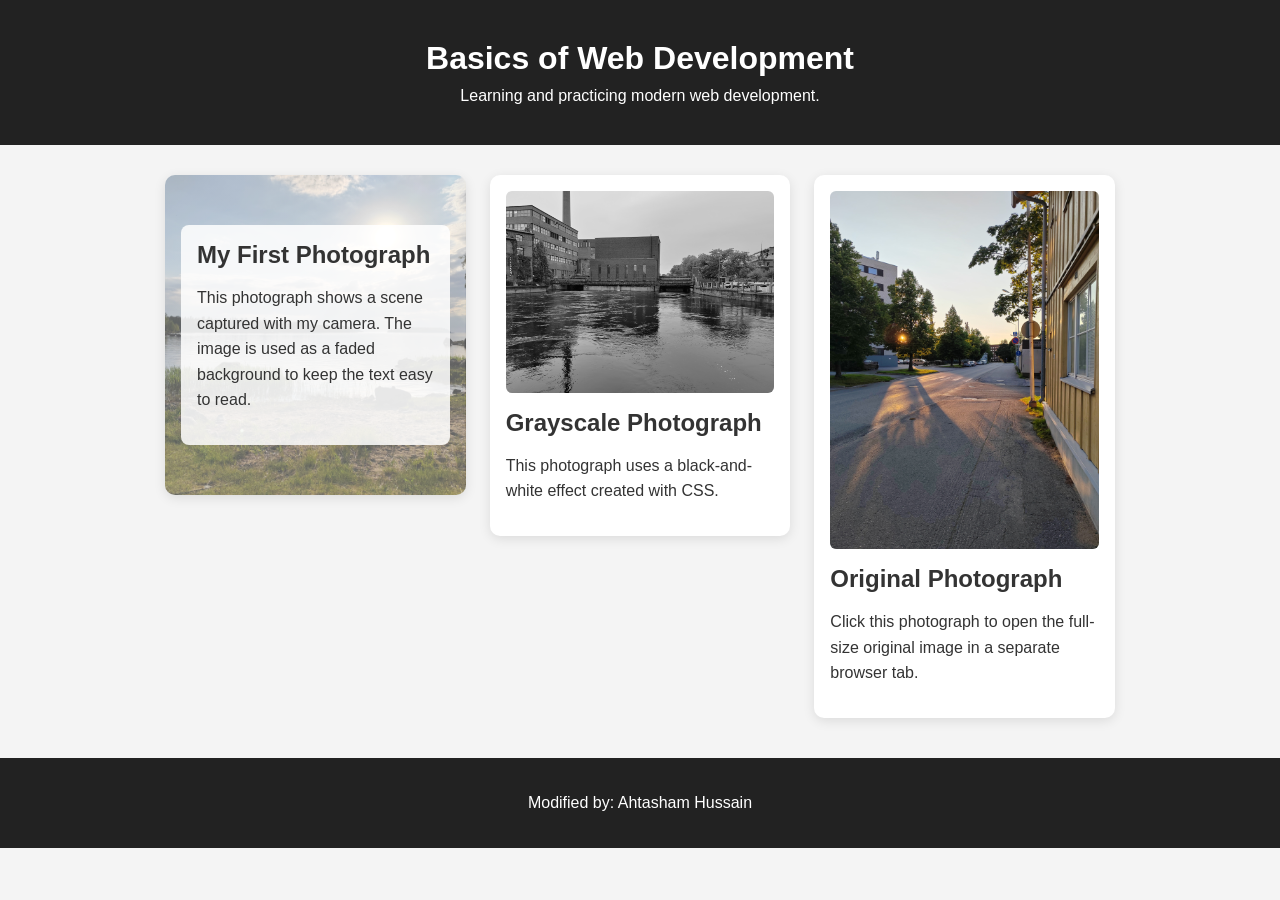
==== gallery.html @ 0da33a91 "Add files via upload" ====
<!DOCTYPE html>
<html lang="en">
<head>
    <meta charset="UTF-8">
    <meta name="viewport" content="width=device-width, initial-scale=1.0">

    <title>Ahtasham - Image Gallery S6</title>

    <link rel="stylesheet" href="style.css">
    <link rel="icon" href="fav.ico">
</head>

<body>

    <header>
        <h1>Basics of Web Development</h1>
        <p>Learning and practicing modern web development.</p>
    </header>

    <main class="photo-gallery">

        <section class="photo-card background-photo">
            <div class="photo-content">
                <h2>My First Photograph</h2>
                <p>
                    This photograph shows a scene captured with my camera.
                    The image is used as a faded background to keep the
                    text easy to read.
                </p>
            </div>
        </section>

        <section class="photo-card">
            <img
                class="grayscale-image"
                src="image/IMG_20260731_143839.jpg"
                alt="Photograph taken by Ahtasham, displayed in grayscale">

            <h2>Grayscale Photograph</h2>
            <p>
                This photograph uses a black-and-white effect created
                with CSS.
            </p>
        </section>

        <section class="photo-card">
            <a
                href="image/IMG_20260812_205751.jpg"
                target="_blank"
                rel="noopener">
                <img
                    src="image/IMG_20260812_205751.jpg"
                    alt="Photograph taken by Ahtasham, clickable to view the original image">
            </a>

            <h2>Original Photograph</h2>
            <p>
                Click this photograph to open the full-size original
                image in a separate browser tab.
            </p>
        </section>

    </main>

    <footer>
        <p>Modified by: Ahtasham Hussain</p>
    </footer>

</body>
</html>
---- style.css ----
* {
    box-sizing: border-box;
}

body {
    margin: 0;
    font-family: Arial, sans-serif;
    background-color: #f4f4f4;
    color: #333;
}

header {
    text-align: center;
    background-color: #222;
    color: white;
    padding: 40px 20px;
}

header h1 {
    margin: 0 0 10px;
}

header p {
    margin: 0;
}

main {
    max-width: 900px;
    margin: 40px auto;
    padding: 0 20px;
}

.card {
    background-color: white;
    padding: 25px;
    margin-bottom: 25px;
    border-radius: 10px;
    box-shadow: 0 2px 8px rgba(0, 0, 0, 0.1);
}

.card h2 {
    margin-top: 0;
    color: #222;
}

.card p {
    line-height: 1.6;
}

.card ul,
.card ol {
    line-height: 1.8;
    padding-left: 25px;
}

footer {
    text-align: center;
    background-color: #222;
    color: white;
    padding: 20px;
    margin-top: 40px;
}

.photo-gallery {
  max-width: 1200px;
  margin: 50px auto;
  padding: 0 25px;
  display: grid;
  grid-template-columns: repeat(3, 1fr);
  gap: 22px;
}

.photo-gallery img {
  width: 100%;
  height: 250px;
  object-fit: cover;
  border-radius: 12px;
  display: block;
  transition: transform 0.3s ease;
}

.photo-gallery img:hover {
  transform: scale(1.03);
}

@media (max-width: 768px) {
  .photo-gallery {
    grid-template-columns: repeat(2, 1fr);
  }
}

@media (max-width: 480px) {
  .photo-gallery {
    grid-template-columns: 1fr;
  }
}
#gallery1{
     background-color: #d8a313;
  border: none;
  color: rgb(14, 9, 9);
  padding: 15px 32px;
  text-align: center;
  text-decoration: none;
  display: inline-block;
  font-size: 16px;
  margin: 4px 2px;
  cursor: pointer;
  width: 100%;
  border-radius: 25px;
}

.photo-gallery {
    width: 90%;
    max-width: 1000px;
    margin: 30px auto;
    display: grid;
    grid-template-columns: repeat(3, minmax(0, 1fr));
    gap: 24px;
    align-items: start;
}

.photo-card {
    min-width: 0;
    overflow: hidden;
    padding: 16px;
    background: #ffffff;
    border-radius: 10px;
    box-shadow: 0 3px 12px rgba(0, 0, 0, 0.10);
}

.photo-card img {
    display: block;
    width: 100%;
    height: auto;
    border-radius: 6px;
}

.photo-card h2 {
    margin: 16px 0 10px;
}

.photo-card p {
    line-height: 1.6;
}

.background-photo {
    min-height: 320px;
    display: flex;
    align-items: center;
    background-image:
        linear-gradient(
            rgba(255, 255, 255, 0.35),
            rgba(255, 255, 255, 0.35)
        ),
        url("image/IMG_20260604_200704.jpg");
    background-size: cover;
    background-position: center;
    background-repeat: no-repeat;
}

.background-photo .photo-content {
    padding: 16px;
    background: rgba(255, 255, 255, 0.85);
    border-radius: 8px;
}

.background-photo h2 {
    margin-top: 0;
}

.grayscale-image {
    filter: grayscale(100%);
}

.photo-card a {
    display: block;
}

@media (max-width: 700px) {
    .photo-gallery {
        grid-template-columns: 1fr;
        width: 92%;
    }

    .background-photo {
        min-height: 250px;
    }
}
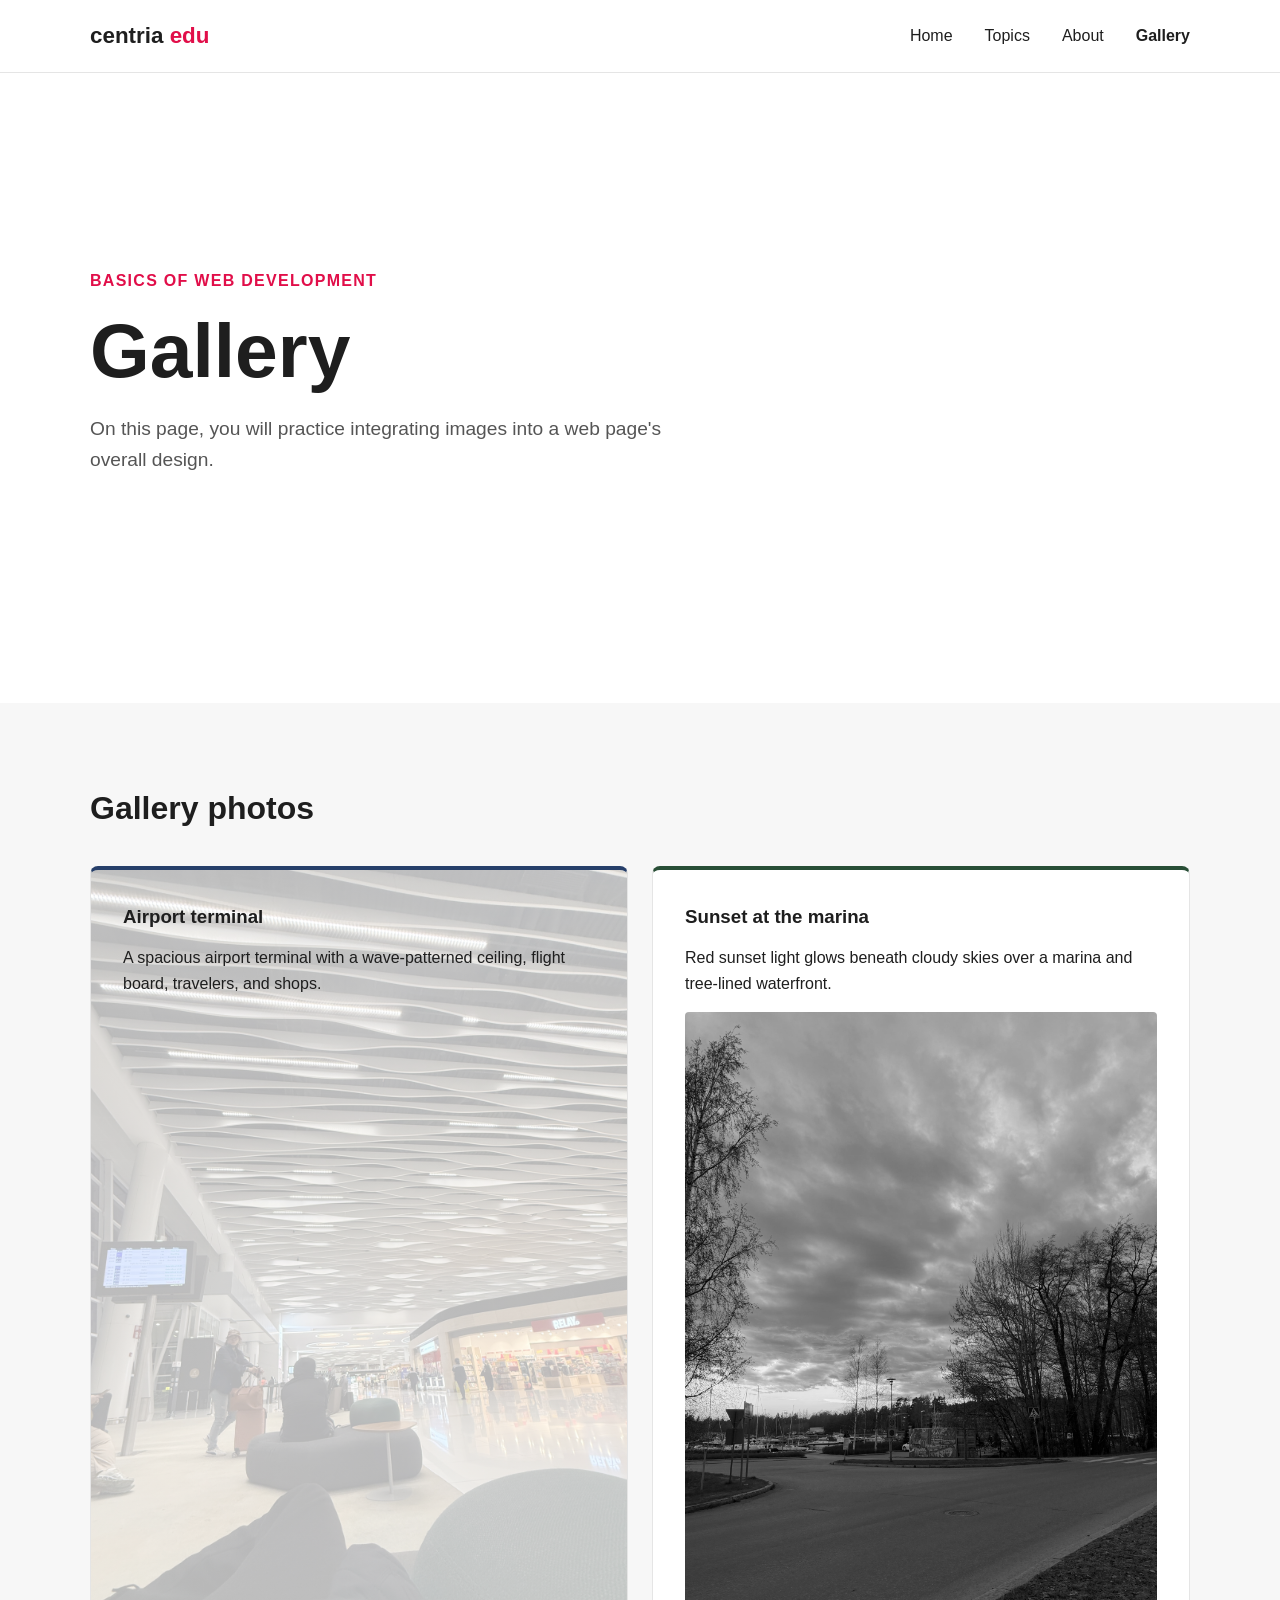
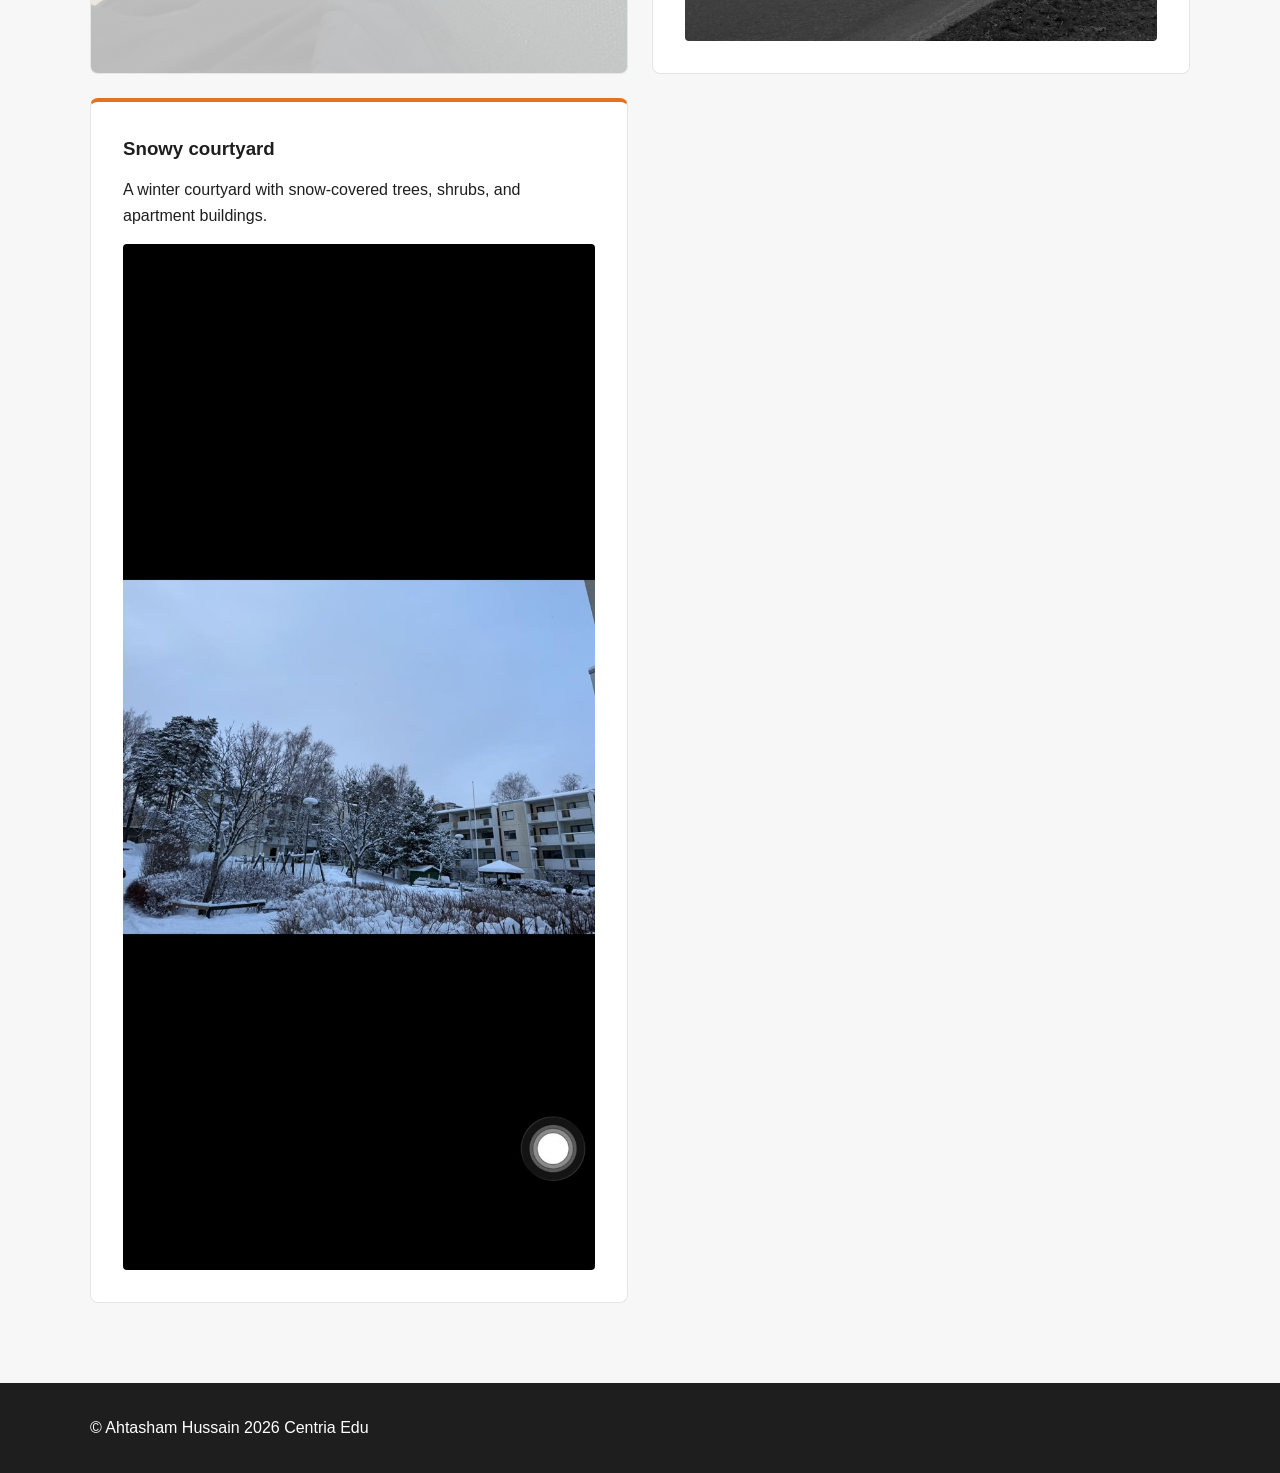
==== commit a22538ff: "Add files via upload" ====
--- a/gallery.html
+++ b/gallery.html
@@ -1,71 +1,107 @@
-
-<!DOCTYPE html>
-<html lang="en">
-<head>
-    <meta charset="UTF-8">
-    <meta name="viewport" content="width=device-width, initial-scale=1.0">
-
-    <title>Ahtasham - Image Gallery S6</title>
-
-    <link rel="stylesheet" href="style.css">
-    <link rel="icon" href="fav.ico">
-</head>
-
-<body>
-
-    <header>
-        <h1>Basics of Web Development</h1>
-        <p>Learning and practicing modern web development.</p>
-    </header>
-
-    <main class="photo-gallery">
-
-        <section class="photo-card background-photo">
-            <div class="photo-content">
-                <h2>My First Photograph</h2>
-                <p>
-                    This photograph shows a scene captured with my camera.
-                    The image is used as a faded background to keep the
-                    text easy to read.
-                </p>
-            </div>
-        </section>
-
-        <section class="photo-card">
-            <img
-                class="grayscale-image"
-                src="image/IMG_20260731_143839.jpg"
-                alt="Photograph taken by Ahtasham, displayed in grayscale">
-
-            <h2>Grayscale Photograph</h2>
-            <p>
-                This photograph uses a black-and-white effect created
-                with CSS.
-            </p>
-        </section>
-
-        <section class="photo-card">
-            <a
-                href="image/IMG_20260812_205751.jpg"
-                target="_blank"
-                rel="noopener">
-                <img
-                    src="image/IMG_20260812_205751.jpg"
-                    alt="Photograph taken by Ahtasham, clickable to view the original image">
-            </a>
-
-            <h2>Original Photograph</h2>
-            <p>
-                Click this photograph to open the full-size original
-                image in a separate browser tab.
-            </p>
-        </section>
-
-    </main>
-
-    <footer>
-        <p>Modified by: Ahtasham Hussain</p>
-    </footer>
-
-</body>
-</html>
+<!--
+    Centria Edu - Basics of Web Development
+
+    Original author: Ville Heikkiniemi
+    Modified by: Student Name
+    Last modified: 2026-08-11
+
+    Based on the original course template.
+-->
+
+<!DOCTYPE html>
+<html lang="en">
+<head>
+    <meta charset="UTF-8">
+    <meta name="viewport" content="width=device-width, initial-scale=1.0">
+    <meta name="author" content="Ville Heikkiniemi">
+    <link rel="icon" href="favicon.ico">
+    <link rel="stylesheet" href="style.css">
+
+    <title>Centria Edu | Basics of Web Development</title>
+</head>
+
+<body>
+
+    <header>
+        <div class="container">
+            <nav>
+                <div class="logo">
+                    centria <span>edu</span>
+                </div>
+
+                <ul>
+                    <li><a href="index.html">Home</a></li>
+                    <li><a href="#topics">Topics</a></li>
+                    <li><a href="#">About</a></li>
+                    <li><a href="gallery.html"><strong>Gallery</strong></a></li>
+                </ul>
+            </nav>
+        </div>
+    </header>
+
+    <main>
+
+        <section class="hero">
+            <div class="container">
+                <div class="hero-content">
+
+                    <span class="label">Basics of Web Development</span>
+
+                    <h1>
+                        Gallery
+                    </h1>
+
+                    <p>
+                        On this page, you will practice integrating images into a web page's overall design.
+                    </p>
+
+                </div>
+            </div>
+        </section>
+
+        <section class="topics" id="topics">
+            <div class="container">
+
+                <h2>Gallery photos</h2>
+
+                <div class="cards">
+
+                    <article class="card card--background">
+                        <h3>Airport terminal</h3>
+                        <p>
+                            A spacious airport terminal with a wave-patterned ceiling, flight board, travelers, and shops.
+                        </p>
+                    </article>
+
+                    <article class="card card--grayscale">
+                        <h3>Sunset at the marina</h3>
+                        <p>
+                            Red sunset light glows beneath cloudy skies over a marina and tree-lined waterfront.
+                        </p>
+                        <img src="images/2.jpeg" alt="Cloudy evening sky lit red and yellow over a marina, trees, and waterfront road">
+                    </article>
+
+                    <article class="card">
+                        <h3>Snowy courtyard</h3>
+                        <p>
+                            A winter courtyard with snow-covered trees, shrubs, and apartment buildings.
+                        </p>
+                        <a href="images/3.jpeg" target="_blank" rel="noopener" aria-label="Open the full-size snowy courtyard photo in a new tab">
+                            <img src="images/3.jpeg" alt="Snow-covered courtyard with leafless trees, shrubs, and apartment buildings under a pale blue sky">
+                        </a>
+                    </article>
+
+                </div>
+            </div>
+        </section>
+
+    </main>
+
+    <footer>
+        <div class="container">
+          <p>&copy; Ahtasham Hussain 2026 Centria Edu</p>
+        </div>
+    </footer>
+
+</body>
+</html>
--- a/style.css
+++ b/style.css
@@ -1,188 +1,190 @@
+:root {
+    --primary: #e10e49;
+    --light: #ffffff;
+    --dark: #1e1e1e;
+    --blue: #263f6a;
+    --green: #284e36;
+    --orange: #e37222;
+    --rose: #c24d52;
+}
+
 * {
     box-sizing: border-box;
+    margin: 0;
+    padding: 0;
 }
 
 body {
-    margin: 0;
-    font-family: Arial, sans-serif;
-    background-color: #f4f4f4;
-    color: #333;
+    font-family: Arial, Helvetica, sans-serif;
+    background-color: var(--light);
+    color: var(--dark);
+    line-height: 1.6;
 }
 
 header {
-    text-align: center;
-    background-color: #222;
-    color: white;
-    padding: 40px 20px;
+    border-bottom: 1px solid #e5e5e5;
 }
 
-header h1 {
-    margin: 0 0 10px;
+.container {
+    width: min(1100px, 90%);
+    margin: 0 auto;
 }
 
-header p {
-    margin: 0;
+nav {
+    min-height: 72px;
+    display: flex;
+    justify-content: space-between;
+    align-items: center;
 }
 
-main {
-    max-width: 900px;
-    margin: 40px auto;
-    padding: 0 20px;
+.logo {
+    font-size: 1.4rem;
+    font-weight: bold;
+    color: var(--dark);
+}
+
+.logo span {
+    color: var(--primary);
+}
+
+nav ul {
+    display: flex;
+    gap: 2rem;
+    list-style: none;
+}
+
+nav a {
+    color: var(--dark);
+    text-decoration: none;
+}
+
+nav a:hover {
+    color: var(--primary);
+}
+
+.hero {
+    min-height: 70vh;
+    display: flex;
+    align-items: center;
+}
+
+.hero-content {
+    max-width: 700px;
+}
+
+.label {
+    display: inline-block;
+    margin-bottom: 1rem;
+    color: var(--primary);
+    font-weight: bold;
+    text-transform: uppercase;
+    letter-spacing: 0.08rem;
+}
+
+h1 {
+    margin-bottom: 1.5rem;
+    font-size: clamp(2.5rem, 6vw, 5rem);
+    line-height: 1.05;
+}
+
+.hero p {
+    max-width: 600px;
+    margin-bottom: 2rem;
+    font-size: 1.2rem;
+    color: #555;
+}
+
+.button {
+    display: inline-block;
+    padding: 0.9rem 1.4rem;
+    background-color: var(--primary);
+    color: var(--light);
+    text-decoration: none;
+    border-radius: 6px;
+    font-weight: bold;
+}
+
+.button:hover {
+    background-color: var(--rose);
+}
+
+.topics {
+    padding: 5rem 0;
+    background-color: #f7f7f7;
+}
+
+.topics h2 {
+    margin-bottom: 2rem;
+    font-size: 2rem;
+}
+
+.cards {
+    display: grid;
+    grid-template-columns: repeat(2, 1fr);
+    gap: 1.5rem;
 }
 
 .card {
-    background-color: white;
-    padding: 25px;
-    margin-bottom: 25px;
-    border-radius: 10px;
-    box-shadow: 0 2px 8px rgba(0, 0, 0, 0.1);
+    padding: 2rem;
+    background-color: var(--light);
+    border: 1px solid #e5e5e5;
+    border-radius: 8px;
 }
 
-.card h2 {
-    margin-top: 0;
-    color: #222;
+.card img {
+    display: block;
+    width: 100%;
+    height: auto;
+    margin-top: 1rem;
+    border-radius: 4px;
 }
 
-.card p {
-    line-height: 1.6;
+.card--background {
+    min-height: 15rem;
+    background-image:
+        linear-gradient(rgba(255, 255, 255, 0.72), rgba(255, 255, 255, 0.72)),
+        url("images/1.jpeg");
+    background-position: center;
+    background-size: cover;
+    background-repeat: no-repeat;
 }
 
-.card ul,
-.card ol {
-    line-height: 1.8;
-    padding-left: 25px;
+.card--grayscale img {
+    filter: grayscale(100%);
+}
+
+.card h3 {
+    margin-bottom: 0.8rem;
+}
+
+.card:nth-child(1) {
+    border-top: 4px solid var(--blue);
+}
+
+.card:nth-child(2) {
+    border-top: 4px solid var(--green);
+}
+
+.card:nth-child(3) {
+    border-top: 4px solid var(--orange);
 }
 
 footer {
-    text-align: center;
-    background-color: #222;
-    color: white;
-    padding: 20px;
-    margin-top: 40px;
-}
-
-.photo-gallery {
-  max-width: 1200px;
-  margin: 50px auto;
-  padding: 0 25px;
-  display: grid;
-  grid-template-columns: repeat(3, 1fr);
-  gap: 22px;
-}
-
-.photo-gallery img {
-  width: 100%;
-  height: 250px;
-  object-fit: cover;
-  border-radius: 12px;
-  display: block;
-  transition: transform 0.3s ease;
-}
-
-.photo-gallery img:hover {
-  transform: scale(1.03);
-}
-
-@media (max-width: 768px) {
-  .photo-gallery {
-    grid-template-columns: repeat(2, 1fr);
-  }
-}
-
-@media (max-width: 480px) {
-  .photo-gallery {
-    grid-template-columns: 1fr;
-  }
-}
-#gallery1{
-     background-color: #d8a313;
-  border: none;
-  color: rgb(14, 9, 9);
-  padding: 15px 32px;
-  text-align: center;
-  text-decoration: none;
-  display: inline-block;
-  font-size: 16px;
-  margin: 4px 2px;
-  cursor: pointer;
-  width: 100%;
-  border-radius: 25px;
-}
-
-.photo-gallery {
-    width: 90%;
-    max-width: 1000px;
-    margin: 30px auto;
-    display: grid;
-    grid-template-columns: repeat(3, minmax(0, 1fr));
-    gap: 24px;
-    align-items: start;
-}
-
-.photo-card {
-    min-width: 0;
-    overflow: hidden;
-    padding: 16px;
-    background: #ffffff;
-    border-radius: 10px;
-    box-shadow: 0 3px 12px rgba(0, 0, 0, 0.10);
-}
-
-.photo-card img {
-    display: block;
-    width: 100%;
-    height: auto;
-    border-radius: 6px;
-}
-
-.photo-card h2 {
-    margin: 16px 0 10px;
-}
-
-.photo-card p {
-    line-height: 1.6;
-}
-
-.background-photo {
-    min-height: 320px;
-    display: flex;
-    align-items: center;
-    background-image:
-        linear-gradient(
-            rgba(255, 255, 255, 0.35),
-            rgba(255, 255, 255, 0.35)
-        ),
-        url("image/IMG_20260604_200704.jpg");
-    background-size: cover;
-    background-position: center;
-    background-repeat: no-repeat;
-}
-
-.background-photo .photo-content {
-    padding: 16px;
-    background: rgba(255, 255, 255, 0.85);
-    border-radius: 8px;
-}
-
-.background-photo h2 {
-    margin-top: 0;
-}
-
-.grayscale-image {
-    filter: grayscale(100%);
-}
-
-.photo-card a {
-    display: block;
+    padding: 2rem 0;
+    background-color: var(--dark);
+    color: var(--light);
 }
 
 @media (max-width: 700px) {
-    .photo-gallery {
-        grid-template-columns: 1fr;
-        width: 92%;
+    nav ul {
+        display: none;
     }
 
-    .background-photo {
-        min-height: 250px;
+    .cards {
+        grid-template-columns: 1fr;
     }
-}
+
+    .hero {
+        min-height: 60vh;
+    }
+}
